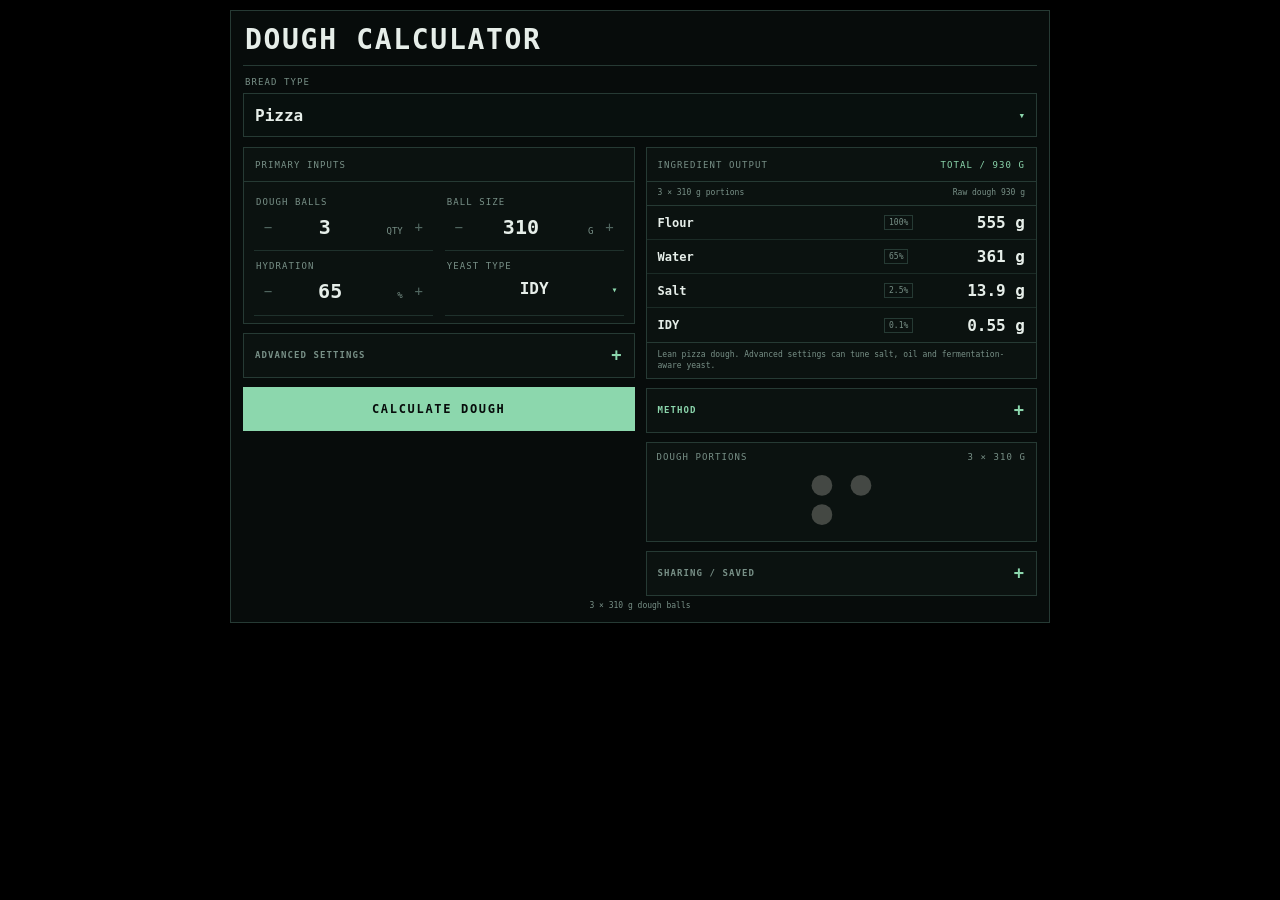
==== index.html @ 9b2fae67 "Copy DoughCalculator app" ====
<!doctype html>
<html lang="en">
<head>
<meta charset="utf-8">
<meta name="viewport" content="width=device-width,initial-scale=1,maximum-scale=1,user-scalable=no,viewport-fit=cover">
<meta name="theme-color" content="#070c0b">
<meta name="apple-mobile-web-app-capable" content="yes">
<meta name="apple-mobile-web-app-status-bar-style" content="black-translucent">
<meta name="apple-mobile-web-app-title" content="Dough Calculator">
<link rel="manifest" href="./manifest.webmanifest">
<link rel="apple-touch-icon" href="./icon-192.png">
<title>Dough Calculator</title>
<style>
:root{
  --bg:#070c0b;--panel:#0b1210;--panel2:#08100e;--line:#263a34;--line2:#1f312c;
  --text:#e6eee9;--muted:#789087;--accent:#8cd7ad;--offwhite:#e7e4d8;
}
*{box-sizing:border-box}
html{background:#000;color-scheme:dark;touch-action:manipulation}
body{
  margin:0;padding:10px;min-height:100vh;background:#000;color:var(--text);
  font-family:Menlo,Consolas,"SFMono-Regular",monospace;-webkit-font-smoothing:antialiased;
  touch-action:manipulation;overscroll-behavior:none
}
button,input,select{font:inherit}
button{cursor:pointer;touch-action:manipulation;-webkit-tap-highlight-color:transparent;user-select:none;-webkit-user-select:none}
#app{width:min(100%,820px);margin:0 auto}
.shell{border:1px solid var(--line);background:var(--bg);padding:10px}
.title{border-bottom:1px solid var(--line);padding:3px 2px 11px;font-size:clamp(20px,4vw,28px);font-weight:900;line-height:1;letter-spacing:.06em}
.label,.tiny{font-size:9px;line-height:1.15;letter-spacing:.12em;text-transform:uppercase;color:var(--muted)}
.bread-label{display:block;margin:11px 0 6px 2px}
.select-wrap{position:relative}
.select-wrap:after{content:"▾";position:absolute;right:12px;top:50%;transform:translateY(-50%);font-size:11px;color:var(--accent);pointer-events:none}
select{appearance:none;-webkit-appearance:none;border-radius:0}
#bread{
  width:100%;height:44px;border:1px solid var(--line);background:var(--panel2);color:var(--text);
  outline:none;padding:0 34px 0 11px;font-size:16px;font-weight:800
}
.main{display:grid;gap:9px;margin-top:10px}
.left,.right{display:grid;align-content:start;gap:9px;min-width:0}
.panel,.visual,.advanced-details{border:1px solid var(--line);background:var(--panel)}
.panel-head{min-height:34px;display:flex;align-items:center;justify-content:space-between;gap:8px;border-bottom:1px solid var(--line);padding:7px 11px}
.inputs{display:grid;grid-template-columns:1fr 1fr;gap:0 12px;padding:5px 10px 7px}
.field{min-width:0;padding:10px 2px 9px;border-bottom:1px solid var(--line2);background:transparent}
.field-label{display:block;font-size:9px;line-height:1.2;letter-spacing:.12em;text-transform:uppercase;color:var(--muted)}
.control-row{display:grid;grid-template-columns:24px minmax(0,1fr) 24px;align-items:center;gap:4px;margin-top:5px}
.step-btn{
  width:24px;height:28px;border:0;background:transparent;color:#668078;
  font-size:14px;font-weight:500;line-height:1;padding:0;opacity:.78
}
.step-btn:active{color:var(--accent);opacity:1}
.value-row{display:flex;align-items:baseline;justify-content:center;gap:6px;min-width:0}
.value-row input{
  width:100%;min-width:0;border:0;outline:0;background:transparent;color:var(--text);
  padding:0;text-align:center;font-size:20px;font-weight:900
}
.unit{font-size:9px;color:var(--muted);text-transform:uppercase}
.field-select{position:relative;margin-top:6px}
.field-select:after{content:"▾";position:absolute;right:4px;top:50%;transform:translateY(-50%);font-size:10px;color:var(--accent);pointer-events:none}
.field-select select{width:100%;min-height:34px;border:0;outline:0;background:transparent;color:var(--text);padding:0 20px;font-size:16px;font-weight:800;text-align:center;text-align-last:center}

summary{
  list-style:none;cursor:pointer;min-height:43px;display:flex;align-items:center;justify-content:space-between;
  padding:8px 11px;font-size:9px;font-weight:800;letter-spacing:.12em;text-transform:uppercase;color:var(--muted);
  touch-action:manipulation;-webkit-tap-highlight-color:transparent
}
summary::-webkit-details-marker{display:none}
summary::after{content:"+";font-size:17px;color:var(--accent)}
details[open]>summary::after{content:"−"}

.advanced-grid{display:grid;grid-template-columns:1fr 1fr;gap:0 12px;border-top:1px solid var(--line);padding:4px 10px 7px}
.adv-field{min-width:0;padding:9px 2px;border-bottom:1px solid var(--line2)}
.adv-field .control-row{grid-template-columns:22px minmax(0,1fr) 22px;margin-top:4px}
.adv-field .step-btn{width:22px;height:26px;font-size:13px}
.adv-field .value-row input{font-size:16px}
.adv-field select{
  width:100%;min-height:34px;margin-top:4px;border:0;outline:0;background:transparent;color:var(--text);
  padding:0;font-size:16px;font-weight:800
}
.switch-line{display:flex;min-height:34px;align-items:center;justify-content:space-between;gap:8px}
.toggle{position:relative;width:36px;height:20px;flex:0 0 auto}
.toggle input{position:absolute;opacity:0}
.track{position:absolute;inset:0;border:1px solid var(--line);background:var(--panel2)}
.track:before{content:"";position:absolute;width:12px;height:12px;left:3px;top:3px;background:var(--muted);transition:.15s}
.toggle input:checked+.track:before{transform:translateX(16px);background:var(--accent)}
.estimate-note{grid-column:1/-1;padding:6px 2px 2px;font-size:8px;line-height:1.4;color:var(--muted)}

.calc{min-height:44px;width:100%;border:1px solid var(--accent);background:var(--accent);color:var(--bg);padding:10px 14px;font-size:12px;font-weight:900;letter-spacing:.14em;text-transform:uppercase}
.actions{display:grid;grid-template-columns:1fr 1fr;gap:6px}
.save-wide{grid-column:1/-1}
.secondary{min-height:39px;border:1px solid var(--line);background:transparent;color:var(--text);padding:8px 10px;font-size:9px;font-weight:800;letter-spacing:.1em;text-transform:uppercase}
.sharing-panel{display:grid;gap:8px;border-top:1px solid var(--line);padding:8px}
.wake-setting{display:flex;align-items:center;justify-content:space-between;gap:12px;border:1px solid var(--line);background:var(--panel2);padding:9px 10px}
.wake-help{margin-top:3px;font-size:8px;line-height:1.3;color:var(--muted)}
.saved-details{border:1px solid var(--line);background:var(--panel)}
.saved-list{border-top:1px solid var(--line)}
.saved-empty{padding:9px 11px;font-size:9px;color:var(--muted)}
.saved-row{display:grid;grid-template-columns:minmax(0,1fr) auto auto auto;align-items:center;gap:5px;min-height:40px;padding:6px 9px;border-bottom:1px solid var(--line2)}
.saved-row:last-child{border-bottom:0}
.saved-name{min-width:0;overflow:hidden;text-overflow:ellipsis;white-space:nowrap;font-size:11px;font-weight:800}
.saved-btn{min-height:29px;border:0;background:transparent;color:var(--accent);padding:4px 6px;font-size:8px;font-weight:800;letter-spacing:.08em;text-transform:uppercase}
.saved-btn.delete{color:var(--muted)}
.status{min-height:15px;text-align:center;font-size:8px;color:var(--accent)}
.modified-badge{font-size:8px;letter-spacing:.1em;color:var(--accent);white-space:nowrap}
.result-sub{margin-top:2px;font-size:7px;font-weight:500;line-height:1.2;color:var(--muted)}

.result-row{display:grid;grid-template-columns:minmax(0,1fr) 52px 82px;align-items:center;gap:7px;min-height:34px;border-bottom:1px solid #1b2b26;padding:5px 11px}
.result-row:last-child{border-bottom:0}
.result-name{font-size:12px;font-weight:800;min-width:0}
.result-pct{justify-self:start;border:1px solid var(--line);padding:2px 4px;font-size:8px;color:var(--muted);white-space:nowrap}
.result-mass{text-align:right;font-size:16px;font-weight:900;white-space:nowrap}
.group{border-bottom:1px solid #1b2b26;background:var(--panel2);padding:5px 11px;font-size:8px;letter-spacing:.14em;text-transform:uppercase;color:var(--accent)}
.yield-line{display:flex;justify-content:space-between;gap:10px;flex-wrap:wrap;padding:6px 11px;border-bottom:1px solid var(--line);font-size:8px;line-height:1.35;color:var(--muted)}
.note{border-top:1px solid var(--line);padding:6px 11px;font-size:8px;line-height:1.4;color:var(--muted)}
.method{border:1px solid var(--line);background:var(--panel)}
.method summary{color:var(--accent)}
.method-list{margin:0;border-top:1px solid var(--line);padding:8px 12px 9px 27px;font-size:10px;line-height:1.45;color:#c9d5cf}
.method-list li{margin-bottom:4px}
.visual{position:relative;overflow:hidden;min-height:98px;padding:9px 10px}
.visual-head{display:flex;justify-content:space-between;gap:8px;position:relative;z-index:2}
.stage{min-height:70px;display:flex;align-items:center;justify-content:center;padding:5px 0 0;opacity:.26;transform:scale(1.22);transform-origin:center}
.foot{padding-top:5px;text-align:center;font-size:8px;color:var(--muted)}
.hidden{display:none!important}

/* profiles */
.ball{width:17px;height:17px;border-radius:999px;background:var(--offwhite)}
.bun{width:22px;height:16px;border-radius:999px;background:var(--offwhite)}
.roll{position:relative;width:24px;height:21px;border-radius:999px;background:var(--offwhite)}
.roll:after{content:"";position:absolute;width:12px;height:10px;left:6px;top:4px;border:2px solid var(--bg);border-left-color:transparent;border-radius:50%;transform:rotate(-25deg)}
.yorkie{position:relative;width:24px;height:18px;background:var(--offwhite);border-radius:5px 5px 10px 10px;transform:perspective(30px) rotateX(-4deg)}
.yorkie:after{content:"";position:absolute;left:5px;right:5px;top:3px;height:7px;border-radius:50%;background:var(--bg);opacity:.78}
.pancake{width:27px;height:8px;border-radius:50%;background:var(--offwhite)}
.crepe{width:30px;height:4px;border-radius:50%;background:var(--offwhite)}
.pita{position:relative;width:48px;height:28px;border-radius:50%;background:var(--offwhite)}
.pita:after{content:"";position:absolute;left:8px;right:8px;top:50%;height:1px;background:var(--bg);opacity:.35}
.naan{position:relative;width:48px;height:30px;background:var(--offwhite);border-radius:58% 42% 52% 48% / 62% 48% 52% 38%;transform:rotate(-7deg)}
.naan:after{content:"";position:absolute;width:5px;height:3px;border-radius:50%;background:var(--bg);left:12px;top:8px;box-shadow:16px 7px 0 var(--bg),7px 14px 0 var(--bg);opacity:.45}
.value-row input:disabled{color:var(--muted);opacity:.72}
.step-btn:disabled{opacity:.18;pointer-events:none}
.foc{position:relative;width:112px;height:41px;border-radius:5px;background:var(--offwhite)}
.foc i{position:absolute;width:6px;height:6px;border-radius:50%;background:var(--bg)}
.foc i:nth-child(1){left:18px;top:10px}.foc i:nth-child(2){left:42px;top:24px}.foc i:nth-child(3){left:68px;top:11px}.foc i:nth-child(4){left:91px;top:23px}
.sd{position:relative;width:106px;height:54px;border-radius:50%;background:var(--offwhite)}
.sd:after{content:"";position:absolute;width:58px;height:3px;left:24px;top:25px;background:var(--bg);transform:rotate(-17deg)}
.slice{position:relative;width:72px;height:58px;background:var(--offwhite);border-radius:31px 31px 7px 7px}
.slice:before,.slice:after{content:"";position:absolute;top:-4px;width:40px;height:26px;background:var(--offwhite);border-radius:55% 55% 35% 35%}
.slice:before{left:1px}.slice:after{right:1px}
.milkicon{display:flex;align-items:flex-end;gap:4px;height:59px}
.milkicon span{width:30px;height:48px;background:var(--offwhite);border-radius:19px 19px 5px 5px}
.pairs{display:flex;flex-wrap:wrap;align-items:flex-start;justify-content:center;gap:15px}
.pair{display:flex;flex-direction:column;align-items:center;gap:7px}

input:focus,select:focus,button:focus-visible,summary:focus-visible{outline:2px solid var(--accent);outline-offset:2px}
@media(min-width:680px){
  .main{grid-template-columns:1fr 1fr;gap:11px}.shell{padding:12px}
  .advanced-grid{grid-template-columns:repeat(3,1fr)}
}
@media(max-width:390px){
  body{padding:7px}.shell{padding:8px}
  .result-row{grid-template-columns:minmax(0,1fr) 47px 72px;padding-left:8px;padding-right:8px}
  .result-mass{font-size:15px}
}
</style>
</head>
<body>
<div id="app">
  <div class="shell">
    <div class="title">DOUGH CALCULATOR</div>

    <label class="label bread-label" for="bread">Bread type</label>
    <div class="select-wrap">
      <select id="bread">
        <option value="pizza">Pizza</option>
        <option value="focaccia">Focaccia</option>
        <option value="khubz">Lebanese Khubz / Pita</option>
        <option value="naan">Naan</option>
        <option value="yorkshire">Yorkshire puddings</option>
        <option value="pancakes">Pancakes</option>
        <option value="crepes">Crêpes</option>
        <option value="sandwich">White sandwich loaf</option>
        <option value="sourdough">Sourdough loaf</option>
        <option value="milk">Japanese milk bread</option>
        <option value="brioche">Brioche</option>
        <option value="cinnamon">Cinnamon buns</option>
      </select>
    </div>

    <div class="main">
      <div class="left">
        <section class="panel">
          <div class="panel-head"><span class="label">Primary inputs</span><span id="modifiedBadge" class="modified-badge hidden">• MODIFIED</span></div>
          <div id="inputs" class="inputs"></div>
        </section>

        <details id="advancedDetails" class="advanced-details">
          <summary>Advanced settings</summary>
          <div id="advancedGrid" class="advanced-grid"></div>
        </details>

        <button id="calc" class="calc" type="button">Calculate dough</button>

      </div>

      <div class="right">
        <section class="panel" aria-live="polite">
          <div class="panel-head">
            <span class="label">Ingredient output</span>
            <span id="total" class="label" style="color:var(--accent)"></span>
          </div>
          <div id="yieldLine" class="yield-line"></div>
          <div id="rows"></div>
          <div id="note" class="note"></div>
        </section>

        <details id="method" class="method">
          <summary>Method</summary>
          <ul id="methodList" class="method-list"></ul>
        </details>

        <section class="visual">
          <div class="visual-head">
            <span id="visualTitle" class="label"></span>
            <span id="visualLabel" class="tiny"></span>
          </div>
          <div id="stage" class="stage"></div>
        </section>

        <details id="sharingDetails" class="advanced-details">
          <summary>Sharing / Saved</summary>
          <div class="sharing-panel">
            <div class="actions">
              <button id="saveRecipe" class="secondary save-wide" type="button">Save recipe</button>
              <button id="reset" class="secondary" type="button">Reset preset</button>
              <button id="copyRecipe" class="secondary" type="button">Copy recipe</button>
              <button id="exportRecipes" class="secondary" type="button">Export saved</button>
              <button id="importRecipes" class="secondary" type="button">Import saved</button>
              <input id="importFile" class="hidden" type="file" accept="application/json,.json">
            </div>
            <div class="wake-setting">
              <div>
                <span class="field-label">Keep screen awake</span>
                <div class="wake-help">While calculator is onscreen</div>
              </div>
              <label class="toggle"><input id="wakeOn" type="checkbox"><span class="track"></span></label>
            </div>
            <details id="savedDetails" class="saved-details">
              <summary>Saved recipes</summary>
              <div id="savedList" class="saved-list"></div>
            </details>
            <div id="status" class="status"></div>
          </div>
        </details>
      </div>
    </div>

    <div id="foot" class="foot"></div>
  </div>
</div>

<script>
(() => {
  const root = document.getElementById('app');
  if (!root || root.dataset.ready) return;
  root.dataset.ready = '1';

  const $ = s => root.querySelector(s);
  const names = { idy:'IDY', ady:'Active dry yeast', fresh:'Fresh yeast', starter:'Sourdough starter' };
  const SAVE_KEY = 'dough-calculator-saved-recipes-v1';
  const DEFAULT_KEY = 'dough-calculator-default-recipes-v1';
  const STATE_KEY = 'dough-calculator-last-state-v1';
  const WAKE_KEY = 'dough-calculator-screen-awake-v1';

  const recipes = {
    pizza:{
      mode:'balls',hyd:65,salt:2.5,oil:true,oilPct:2,types:['idy','ady','fresh','starter'],def:'idy',starter:20,
      yeastPct:{idy:.10,ady:.125,fresh:.30},ferment:{hours:24,temp:4},
      desc:'Lean pizza dough. Advanced settings can tune salt, oil and fermentation-aware yeast.',
      method:['Knead 5–7 min until smooth.','Ferment until puffy.','Divide into the selected number of balls.','Rest balls before stretching.','Top and bake as hot as your oven allows.']
    },
    focaccia:{
      mode:'flour',flour:360,hyd:78.9,salt:2.5,types:['idy','ady','fresh'],def:'idy',
      yeastPct:{idy:.833,ady:1.04,fresh:2.50},ferment:{hours:3.5,temp:27},
      desc:'Big-and-bubbly focaccia: high hydration, a little sugar, and olive oil in the dough and pan.',
      method:['Mix flour, salt, sugar and yeast.','Add water + dough olive oil; mix until homogeneous.','Rest 15 min.','Do 3–4 bowl-fold sets, 15 min apart.','Ferment until airy and bubbly.','Oil pan; transfer dough and gently stretch.','Proof until puffy; dimple; add topping oil + flaky salt.','Bake at 220–230°C until deeply golden.']
    },
    khubz:{
      mode:'flatbread',qty:8,flour:500,flourPer:62.5,hyd:64,salt:2,sugar:2,oilPct:3,types:['idy','ady','fresh'],def:'idy',
      yeastPct:{idy:1.4,ady:1.75,fresh:4.2},
      desc:'Lebanese khubz / pita: soft, thin, pocket-forming flatbreads. Base recipe makes 8 from 500 g strong white flour, 320 ml water, 7 g IDY, 10 g salt, 10 g sugar and 15 g olive oil. High heat and even rolling are critical for the pocket.',
      method:['Mix flour, yeast, sugar and salt. Add the warm water + olive oil and mix to a rough dough.','Knead 8–10 min until smooth, elastic and slightly tacky. Add extra flour only if absolutely necessary.','Cover and rise somewhere warm for 60–90 min, until roughly doubled.','Knock the air out gently; divide into the selected number of equal pieces and shape into balls.','Cover and rest 20 min so the dough relaxes.','Put a pizza stone, baking steel or heavy upside-down tray in the oven. Heat to 250°C / 230°C fan, or as hot as the oven will reliably go, for at least 30 min.','Roll each ball to about 18–20 cm wide and around 3 mm thick. Keep the thickness even and keep waiting dough covered.','Bake one or two breads directly on the very hot surface for roughly 2–3 min, until they balloon. Flip for another 30–60 sec only if necessary; do not overbake.','Stack the cooked breads immediately inside a clean tea towel so trapped steam keeps them soft and flexible.']
    },
    naan:{
      mode:'naan',qty:6,flour:300,waterMl:125,yogurtMl:150,butter:25,sugarTsp:2,bakingPowderTsp:.5,saltTsp:.5,nigellaTbsp:1,types:['ady','idy','fresh'],def:'ady',
      yeastPct:{ady:2.3333333333,idy:1.8666666667,fresh:5.6},
      desc:'Good Food-style naan, scaled from the six-ball method: 300 g strong white flour, 125 ml warm water, 150 ml natural yogurt, 25 g butter or ghee, 7 g dried yeast, sugar, baking powder, salt and nigella seeds.',
      method:['Prepare the yeast with the warm water and some of the sugar if needed for the yeast type.','Combine flour, remaining sugar, salt and baking powder. Add yogurt, melted butter or ghee, nigella seeds and the water/yeast mixture; bring together into a very soft dough.','Knead for about 10 min until smooth and elastic, keeping the dough soft.','Place in a buttered bowl, cover and leave warm for about 1 hr, until doubled.','Divide into the selected number of balls and keep covered.','Heat a large non-stick frying pan over high heat.','Roll each ball into a teardrop roughly 21 cm long and 13 cm at its widest point.','Dry-fry in the very hot pan for about 3 min until puffed, then turn and cook for another 3–4 min until cooked and charred in patches.','Brush cooked naans with melted butter or ghee, cover and keep warm while cooking the rest.']
    },
    yorkshire:{
      mode:'yorkshire',flour:150,qty:12,flourPer:12.5,milkPct:120,eggPct:100,oilMlPer:3.75,
      desc:'Standard muffin-tin Yorkshire puddings. Scaling basis: 4 medium puddings = 50 g plain flour, 1 large egg, 60 ml milk and 1 tbsp sunflower oil.',
      method:['Heat oven to 230°C / 210°C fan.','Divide the sunflower or vegetable oil between the selected muffin-tin holes.','Heat the tin in the oven until the oil is very hot.','Whisk the plain flour and eggs until smooth.','Gradually whisk in the milk until completely lump-free; season with salt and pepper.','Rest the batter for at least 15 min if time allows, then give it a quick whisk.','Working quickly, divide the batter evenly between the hot muffin-tin holes.','Bake undisturbed for 20–25 min until well risen, crisp and browned. Do not open the oven door during baking.']
    },
    pancakes:{
      mode:'pancake',flour:180,qty:12,flourPer:15,
      desc:'Fluffy American-style pancakes, scaled from a standard 12-pancake recipe. Default size is about 4½ in / 11.5 cm each.',
      method:['Whisk the eggs and milk until light and foamy, then stir in the melted butter or vegetable oil.','Whisk flour, sugar, baking powder and salt together separately.','Gently mix the dry ingredients into the wet just until combined; a few small lumps are fine.','Rest the batter for about 15 min while the pan heats.','Heat a lightly greased heavy frying pan over medium heat.','Use about 60 ml / ¼ cup batter per pancake to make roughly 11.5 cm pancakes.','Cook until bubbles form and break on top, about 2 min; flip once and cook the second side for 1½–2 min.','Serve immediately or keep warm while cooking the remaining pancakes.']
    },
    crepes:{
      mode:'crepe',flour:100,qty:12,flourPer:8.3333333333,
      desc:'Thin 18 cm crêpes, scaled from a standard 12-crêpe recipe using a roughly 18 cm frying pan.',
      method:['Put the plain flour, eggs, milk, oil and a pinch of salt into a bowl or jug.','Whisk until completely smooth and the batter is similar to single cream.','Rest for around 30 min if time allows, then whisk briefly again.','Heat an 18 cm frying pan over medium heat and wipe it with a very thin film of oil.','Pour in just enough batter to coat the base, swirling immediately to form a thin crêpe.','Cook until the underside is lightly golden and the edges release, then flip.','Cook the second side briefly until lightly coloured.','Stack and keep warm while cooking the remaining crêpes.']
    },
    sandwich:{
      mode:'flour',flour:500,hyd:64,salt:2,types:['idy','ady','fresh'],def:'idy',
      yeastPct:{idy:1.4,ady:1.75,fresh:4.2},
      desc:'Soft white loaf sized for one 900 g / 2 lb loaf tin: 500 g flour, 320 g whole milk, 7 g IDY, 10 g salt, 25 g sugar or honey and 35 g butter.',
      method:['Warm the whole milk until lukewarm.','Mix flour, salt and sugar or honey.','Add milk + yeast; mix into a dough.','Knead 6–8 min.','Add softened butter; knead until smooth and elastic.','Cover and rise until roughly doubled, about 1 hr.','Shape and place in a greased 900 g / 2 lb loaf tin.','Proof until well risen above the tin.','Bake at 190°C / 170°C fan for 30–35 min; cool on a rack.']
    },
    sourdough:{
      mode:'flour',flour:500,hyd:75,salt:2,types:['starter'],def:'starter',starter:20,
      desc:'Lean sourdough: 75% total hydration, 20% active 100%-hydration starter.',
      method:['Mix flour + most water; rest 30 min.','Add active starter + salt.','Do 4 stretch-and-fold sets, 30 min apart.','Bulk ferment until airy and 50–75% larger.','Pre-shape; rest 20 min.','Final shape; place in banneton.','Cold proof 8–16 hr.','Score; bake 250°C covered 20 min, then 230°C uncovered 20–25 min.']
    },
    milk:{
      mode:'milk',flour:314,hyd:63.4,types:['idy','ady','fresh'],def:'idy',
      yeastPct:{idy:2.87,ady:3.59,fresh:8.61},
      desc:'Hokkaido-style milk bread using tangzhong, milk, egg, dry milk, sugar and butter.',
      method:['Tangzhong: whisk its flour, water + milk.','Cook 3–5 min until thick; cool.','Add remaining bread flour, whole milk, dry milk, sugar, salt, yeast, egg + butter.','Knead 10–15 min until elastic.','Rise 60–90 min until puffy.','Divide into 4; flatten, fold and roll into logs.','Place side-by-side in loaf tin; proof 40–50 min.','Bake at 175°C for 30–35 min.']
    },
    brioche:{
      mode:'flour',flour:500,hyd:59,salt:2.5,types:['fresh','idy','ady'],def:'fresh',
      yeastPct:{fresh:7,idy:2.33,ady:2.91},
      desc:'Classic rich brioche: about 50% egg, 50% butter, 12% sugar and 9% water.',
      method:['Mix flour, egg, water, sugar, salt + yeast.','Knead until strong and elastic.','Add butter gradually, fully mixing each addition.','Mix until glossy and able to stretch thin.','Rest 1 hr; fold once.','Chill overnight.','Shape buns or loaf; proof until very puffy.','Bake at 190°C until deep golden.']
    },
    cinnamon:{
      mode:'rolls',rolls:8,types:['idy','ady','fresh'],def:'idy',
      yeastPct:{idy:1.85,ady:2.31,fresh:5.56},
      desc:'Pillowy tangzhong cinnamon buns with brown-sugar cinnamon filling. Icing omitted.',
      method:['Tangzhong: cook its milk + flour until thick; cool.','Add dough milk, flour, salt, sugar, yeast + butter.','Knead until smooth and elastic.','Rise until puffy.','Mix filling butter, brown sugar, flour, cinnamon + salt.','Press dough into a rectangle; spread filling.','Roll into a log; cut the selected number of buns.','Proof until puffy.','Bake at 190°C for 14–18 min.']
    }
  };

  let lastResult = { title:'', lines:[], yield:'' };

  const fmt = v => {
    if (!Number.isFinite(v) || v < 0) v = 0;
    if (v >= 100) return String(Math.round(v));
    if (v >= 10) return v.toFixed(1).replace(/\.0$/,'');
    return v.toFixed(2).replace(/0+$/,'').replace(/\.$/,'');
  };
  const pct = v => `${Math.round(v*100)/100}%`;
  const recipe = () => recipes[$('#bread').value];

  function read(id, fallback, min, max) {
    const el = $('#' + id);
    let v = parseFloat(el?.value);
    if (!Number.isFinite(v)) v = fallback;
    if (min != null) v = Math.max(min,v);
    if (max != null) v = Math.min(max,v);
    return v;
  }

  function stepField(id,label,value,unit,step,min,max,advanced=false) {
    const wrap = advanced ? 'adv-field' : 'field';
    return `<label class="${wrap}">
      <span class="field-label">${label}</span>
      <span class="control-row">
        <button class="step-btn" type="button" data-step-target="${id}" data-delta="-${step}" aria-label="Decrease ${label}">−</button>
        <span class="value-row"><input id="${id}" type="number" value="${value}" step="${step}" min="${min}" max="${max}"><span class="unit">${unit}</span></span>
        <button class="step-btn" type="button" data-step-target="${id}" data-delta="${step}" aria-label="Increase ${label}">+</button>
      </span>
    </label>`;
  }

  function selectField(id,label,options,advanced=false) {
    const wrap = advanced ? 'adv-field' : 'field';
    return `<label class="${wrap}">
      <span class="field-label">${label}</span>
      <span class="${advanced?'':'field-select'}"><select id="${id}">${options}</select></span>
    </label>`;
  }

  function typeOptions(r) {
    return r.types.map(t => `<option value="${t}" ${t===r.def?'selected':''}>${names[t]}</option>`).join('');
  }

  function bindStepButtons(scope=root) {
    scope.querySelectorAll('[data-step-target]').forEach(btn => {
      btn.addEventListener('click', ev => {
        ev.preventDefault();
        const target = $('#' + btn.dataset.stepTarget);
        if (!target) return;
        const delta = parseFloat(btn.dataset.delta);
        const min = target.min !== '' ? parseFloat(target.min) : -Infinity;
        const max = target.max !== '' ? parseFloat(target.max) : Infinity;
        const current = parseFloat(target.value) || 0;
        const next = Math.min(max, Math.max(min, current + delta));
        target.value = Math.round(next*100)/100;
        if (['yorkshire','pancake','crepe'].includes(recipe().mode) && ['yorkQty','flour'].includes(target.id)) syncYorkshireBasisUI();
        else if (['balls','weight','rolls','khubzQty','naanQty'].includes(target.id)) renderIcon();
        updateModifiedBadge();
        saveLastState();
      }, {passive:false});
    });
  }

  function commercialYeastPct(r,type) {
    const manual = read('yeastPct', r.yeastPct?.[type] || .1, .001, 15);
    if ($('#yeastCalc')?.value !== 'ferment' || !(r.mode==='balls' || $('#bread').value==='focaccia')) return manual;

    const hours = read('fermentHours', r.ferment?.hours || 24, 1, 120);
    const tempC = read('fermentTemp', r.ferment?.temp || 4, 1, 35);
    let idy = 0.4 * (24 / hours) * Math.pow(2, (4 - tempC) / 10);
    if ($('#bread').value === 'focaccia') idy *= 1.8;
    idy = Math.max(.02, Math.min(2.5, idy));
    if (type === 'ady') return idy * 1.25;
    if (type === 'fresh') return idy * 3;
    return idy;
  }

  function eggNote(grams) {
    const raw=grams/50;
    const count=raw<1?Math.round(raw*100)/100:Math.round(raw*2)/2;
    const shown=Number.isInteger(count)?String(count):String(count);
    return `~${shown} large egg${count===1?'':'s'}`;
  }

  function addRow(name,p,m,sub='',unit='g') {
    $('#rows').insertAdjacentHTML('beforeend', `<div class="result-row">
      <div class="result-name">${name}</div><div class="result-pct">${p}</div><div class="result-mass">${fmt(m)} ${unit}${sub?`<div class="result-sub">${sub}</div>`:''}</div>
    </div>`);
    lastResult.lines.push(`${name}: ${fmt(m)} ${unit}${p && p!=='—' ? ` (${p})` : ''}${sub?` [${sub}]`:''}`);
  }

  function addTextRow(name,p,text,sub='') {
    $('#rows').insertAdjacentHTML('beforeend', `<div class="result-row">
      <div class="result-name">${name}</div><div class="result-pct">${p}</div><div class="result-mass">${text}${sub?`<div class="result-sub">${sub}</div>`:''}</div>
    </div>`);
    lastResult.lines.push(`${name}: ${text}${sub?` [${sub}]`:''}`);
  }

  function group(text) {
    $('#rows').insertAdjacentHTML('beforeend', `<div class="group">${text}</div>`);
    lastResult.lines.push(`\n${text.toUpperCase()}`);
  }

  function syncYorkshireBasisUI() {
    if (!['yorkshire','pancake','crepe'].includes(recipe().mode)) return;
    const basis=$('#yorkBasis')?.value||'qty';
    const qty=$('#yorkQty'), flour=$('#flour');
    if(!qty||!flour) return;
    if(basis==='qty') flour.value=Math.round((read('yorkQty',recipe().qty,1,60)*recipe().flourPer)*100)/100;
    else qty.value=Math.round((read('flour',recipe().flour,1,5000)/recipe().flourPer)*10)/10;
    qty.disabled=basis!=='qty';
    flour.disabled=basis!=='flour';
    root.querySelectorAll('[data-step-target="yorkQty"]').forEach(b=>b.disabled=basis!=='qty');
    root.querySelectorAll('[data-step-target="flour"]').forEach(b=>b.disabled=basis!=='flour');
    renderIcon();
  }

  function renderInputs() {
    const r = recipe();
    const key = $('#bread').value;
    let h = '';
    const portionMode=['yorkshire','pancake','crepe'].includes(r.mode);
    $('#advancedDetails').classList.toggle('hidden', portionMode);
    $('#calc').textContent=portionMode?'Calculate batter':'Calculate dough';
    if (portionMode) {
      const portionLabel=r.mode==='yorkshire'?'Yorkshire puddings':r.mode==='pancake'?'Pancakes':'Crêpes';
      h += selectField('yorkBasis','Scale by','<option value="qty">Quantity</option><option value="flour">Flour weight</option>');
      h += stepField('yorkQty',portionLabel,r.qty,'qty',1,1,60);
      h += stepField('flour','Flour basis',r.flour,'g',r.flourPer,1,5000);
    } else if (r.mode === 'balls') {
      h += stepField('balls','Dough balls',3,'qty',1,1,50);
      h += stepField('weight','Ball size',310,'g',5,50,1000);
      h += stepField('hyd','Hydration',r.hyd,'%',1,40,100);
    } else if (r.mode === 'flatbread') {
      h += stepField('khubzQty','Khubz breads',r.qty,'qty',1,1,50);
    } else if (r.mode === 'naan') {
      h += stepField('naanQty','Naans',r.qty,'qty',1,1,50);
    } else if (r.mode === 'rolls') {
      h += stepField('rolls','Cinnamon rolls',r.rolls,'qty',1,1,50);
    } else {
      h += stepField('flour','Flour basis',r.flour,'g',25,100,5000);
      h += stepField('hyd',r.mode==='milk'?'Milk + water':'Hydration',r.hyd,'%',1,20,100);
    }
    if (r.types?.length) h += selectField('type','Yeast type',typeOptions(r));
    $('#inputs').innerHTML = h;
    if ($('#type')) {
      $('#type').disabled = r.types.length === 1;
      $('#type').addEventListener('change', () => {
        renderAdvanced();
        renderMethod();
        calculate();
      });
    }
    bindStepButtons($('#inputs'));

    if(portionMode){
      syncYorkshireBasisUI();
      $('#yorkBasis').addEventListener('change',()=>{syncYorkshireBasisUI();updateModifiedBadge();saveLastState();});
      $('#yorkQty').addEventListener('input',()=>{syncYorkshireBasisUI();updateModifiedBadge();scheduleStateSave();});
      $('#flour').addEventListener('input',()=>{syncYorkshireBasisUI();updateModifiedBadge();scheduleStateSave();});
    }
  }

  function renderAdvanced() {
    const r = recipe();
    if (['yorkshire','pancake','crepe'].includes(r.mode)) { $('#advancedGrid').innerHTML=''; return; }
    const type = $('#type')?.value || r.def;
    let h = '';

    if (r.mode !== 'rolls' && r.mode !== 'milk' && r.mode !== 'naan') {
      h += stepField('salt','Salt',r.salt,'%',.1,0,10,true);
    }

    if (type === 'starter') {
      h += stepField('starter','Starter',r.starter || 20,'%',1,1,100,true);
      h += stepField('starterHyd','Starter hydration',100,'%',1,25,250,true);
    } else {
      const recipePct = r.yeastPct?.[type] || .1;

      if (r.mode==='balls' || $('#bread').value==='focaccia') {
        h += selectField('yeastCalc','Yeast calculation',
          `<option value="recipe">Recipe %</option><option value="ferment">Fermentation estimate</option>`,true);
      }

      h += stepField('yeastPct','Yeast',recipePct,'%',.01,.001,15,true);

      if (r.mode==='balls' || $('#bread').value==='focaccia') {
        h += `<div id="fermentFields" class="hidden" style="display:contents">
          ${stepField('fermentHours','Fermentation',r.ferment?.hours||24,'hr',1,1,120,true)}
          ${stepField('fermentTemp','Temperature',r.ferment?.temp||4,'°C',1,1,35,true)}
          <div class="estimate-note">Fermentation yeast is an estimated starting point. Dough temperature, flour and fridge performance still matter.</div>
        </div>`;
      }
    }

    if (r.oil) {
      h += `<div class="adv-field">
        <div class="switch-line"><span class="field-label">Olive oil</span>
          <label class="toggle"><input id="oilOn" type="checkbox"><span class="track"></span></label>
        </div>
      </div>`;
      h += `<div id="oilField" class="hidden">${stepField('oil','Oil',r.oilPct||2,'%',.1,0,20,true)}</div>`;
    }

    $('#advancedGrid').innerHTML = h;
    bindStepButtons($('#advancedGrid'));

    $('#yeastCalc')?.addEventListener('change', () => {
      $('#fermentFields')?.classList.toggle('hidden', $('#yeastCalc').value !== 'ferment');
      renderMethod();
      calculate();
    });

    ['yeastPct','fermentHours','fermentTemp','salt','starter','starterHyd','oil'].forEach(id => {
      $('#' + id)?.addEventListener('change', () => {
        renderMethod();
        calculate();
      });
    });

    $('#oilOn')?.addEventListener('change', () => {
      $('#oilField')?.classList.toggle('hidden', !$('#oilOn').checked);
      renderMethod();
      calculate();
    });
  }

  function resetPreset() {
    $('#advancedDetails').open = false;
    $('#method').open = false;
    $('#status').textContent = '';
    renderInputs();
    renderAdvanced();
    calculate();
    renderSavedRecipes();
  }

  function renderMethod() {
    const r = recipe();
    const key = $('#bread').value;
    const type = $('#type')?.value || r.def;
    let steps = [];

    if (key === 'pizza') {
      const oilOn = !!$('#oilOn')?.checked;
      if (type === 'starter') {
        steps.push('Mix flour + water; add active starter + salt.');
      } else if (type === 'ady') {
        steps.push('Bloom active dry yeast in a little warm recipe water for 10 min.');
        steps.push('Mix flour, remaining water + salt; add bloomed yeast.');
      } else if (type === 'fresh') {
        steps.push('Crumble fresh yeast into a little recipe water.');
        steps.push('Mix flour, remaining water + salt; add yeast mixture.');
      } else {
        steps.push('Mix flour, water, salt + instant yeast.');
      }
      if (oilOn) steps.push('Add olive oil once the dough comes together.');
      steps.push('Knead 5–7 min until smooth.');

      if (type !== 'starter' && $('#yeastCalc')?.value === 'ferment') {
        const hrs = read('fermentHours', r.ferment.hours, 1, 120);
        const temp = read('fermentTemp', r.ferment.temp, 1, 35);
        steps.push(`${temp <= 8 ? 'Cold ferment' : 'Ferment'} about ${fmt(hrs)} hr at ~${fmt(temp)}°C.`);
        if (temp <= 8) steps.push('Bring dough towards room temperature for 1–2 hr before baking.');
      } else {
        steps.push('Cover and ferment until puffy.');
      }
      steps.push('Divide into the selected number of balls.');
      steps.push('Rest balls before stretching.');
      steps.push('Top and bake as hot as your oven allows.');
    } else if (key === 'naan') {
      if (type === 'ady') steps.push('Stir the active dry yeast and half the sugar into the warm water; leave 10–15 min until frothy.');
      else if (type === 'fresh') steps.push('Crumble the fresh yeast into the warm water with half the sugar; stir until dissolved.');
      else steps.push('Mix the IDY with the flour; keep the warm water for the wet ingredients.');
      steps.push(`Combine flour, remaining sugar, salt and baking powder. Add yogurt, melted butter or ghee, nigella seeds and ${type === 'idy' ? 'the warm water' : 'the yeast-water mixture'}; bring together into a very soft dough.`);
      steps.push('Knead for about 10 min until smooth and elastic, keeping the dough soft.');
      steps.push('Place in a buttered bowl, cover and leave warm for about 1 hr, until doubled.');
      steps.push('Divide into the selected number of balls and keep covered.');
      steps.push('Heat a large non-stick frying pan over high heat.');
      steps.push('Roll each ball into a teardrop roughly 21 cm long and 13 cm at its widest point.');
      steps.push('Dry-fry for about 3 min until puffed, then turn and cook for another 3–4 min until cooked through and charred in patches.');
      steps.push('Brush each naan with melted butter or ghee, cover and keep warm while cooking the rest.');
    } else {
      steps = [...r.method];
      if (type === 'ady') steps.unshift('Bloom active dry yeast in a little warm recipe liquid for 10 min.');
      if (type === 'fresh') steps.unshift('Crumble fresh yeast into a little recipe liquid before mixing.');

      if (key === 'focaccia' && $('#yeastCalc')?.value === 'ferment') {
        const hrs = read('fermentHours', r.ferment.hours, 1, 120);
        const temp = read('fermentTemp', r.ferment.temp, 1, 35);
        steps = steps.filter(s => !/^Ferment until airy/i.test(s));
        const idx = Math.min(4, steps.length);
        steps.splice(idx,0,`${temp <= 8 ? 'Cold ferment' : 'Ferment'} about ${fmt(hrs)} hr at ~${fmt(temp)}°C.`);
      }
    }

    $('#methodList').innerHTML = steps.map(s => `<li>${s}</li>`).join('');
  }

  function pairs(count, cls) {
    let h = `<div class="pairs">`;
    for (let i=0;i<count;i+=2) {
      h += `<div class="pair"><span class="${cls}"></span>${i+1<count?`<span class="${cls}"></span>`:''}</div>`;
    }
    return h + '</div>';
  }

  function renderIcon() {
    const k = $('#bread').value;
    const stage = $('#stage');
    $('#visualLabel').textContent = '';

    if (k==='pizza') {
      const c=Math.round(read('balls',3,1,50)), w=read('weight',310,50,1000);
      $('#visualTitle').textContent='DOUGH PORTIONS';
      $('#visualLabel').textContent=`${c} × ${fmt(w)} G`;
      stage.innerHTML=pairs(c,'ball');
    } else if (k==='cinnamon') {
      const c=Math.round(read('rolls',8,1,50));
      $('#visualTitle').textContent='CINNAMON BUNS';
      $('#visualLabel').textContent=`${c} ROLLS`;
      stage.innerHTML=pairs(c,'roll');
    } else if (k==='khubz') {
      const c=Math.round(read('khubzQty',recipe().qty,1,50));
      $('#visualTitle').textContent='LEBANESE KHUBZ / PITA';
      $('#visualLabel').textContent=`${c} × 18–20 CM`;
      stage.innerHTML=pairs(c,'pita');
    } else if (k==='naan') {
      const c=Math.round(read('naanQty',recipe().qty,1,50));
      $('#visualTitle').textContent='NAAN';
      $('#visualLabel').textContent=`${c} × ~21 × 13 CM`;
      stage.innerHTML=pairs(c,'naan');
    } else if (k==='yorkshire') {
      const c=Math.max(1,Math.round(read('yorkQty',recipe().qty,.1,100)));
      $('#visualTitle').textContent='YORKSHIRE PUDDINGS';
      $('#visualLabel').textContent=`~${fmt(read('yorkQty',recipe().qty,.1,100))} PUDS`;
      stage.innerHTML=pairs(c,'yorkie');
    } else if (k==='pancakes') {
      const c=Math.max(1,Math.round(read('yorkQty',recipe().qty,.1,100)));
      $('#visualTitle').textContent='PANCAKES';
      $('#visualLabel').textContent=`~${fmt(read('yorkQty',recipe().qty,.1,100))} × 11.5 CM`;
      stage.innerHTML=pairs(c,'pancake');
    } else if (k==='crepes') {
      const c=Math.max(1,Math.round(read('yorkQty',recipe().qty,.1,100)));
      $('#visualTitle').textContent='CRÊPES';
      $('#visualLabel').textContent=`~${fmt(read('yorkQty',recipe().qty,.1,100))} × 18 CM`;
      stage.innerHTML=pairs(c,'crepe');
    } else if (k==='focaccia') {
      $('#visualTitle').textContent='FOCACCIA PROFILE';
      stage.innerHTML=`<div class="foc"><i></i><i></i><i></i><i></i></div>`;
    } else if (k==='sandwich') {
      $('#visualTitle').textContent='LOAF PROFILE';
      stage.innerHTML=`<div class="slice"></div>`;
    } else if (k==='sourdough') {
      $('#visualTitle').textContent='LOAF PROFILE';
      stage.innerHTML=`<div class="sd"></div>`;
    } else if (k==='milk') {
      $('#visualTitle').textContent='MILK BREAD PROFILE';
      stage.innerHTML=`<div class="milkicon"><span></span><span></span><span></span></div>`;
    } else {
      $('#visualTitle').textContent='BRIOCHE BUNS';
      stage.innerHTML=pairs(4,'bun');
    }
  }

  function setYield(rawDough, label, bakeLoss=.12) {
    const baked = rawDough * (1-bakeLoss);
    $('#yieldLine').innerHTML = `<span>${label}</span><span>Raw dough ${fmt(rawDough)} g${bakeLoss>0?` / baked ~${fmt(baked)} g`:''}</span>`;
    lastResult.yield = `${label} | Raw dough ${fmt(rawDough)} g${bakeLoss>0?` | Approx. baked ${fmt(baked)} g`:''}`;
  }

  function calculate() {
    const key = $('#bread').value;
    const r = recipe();
    const type = $('#type')?.value || r.def || null;
    $('#rows').innerHTML = '';
    lastResult = { title:$('#bread').selectedOptions[0].textContent, lines:[], yield:'' };

    let total = 0;
    let rawDough = 0;
    let totalLabel = 'TOTAL';

    if (key === 'yorkshire') {
      syncYorkshireBasisUI();
      const f=read('flour',r.flour,1,5000);
      const q=read('yorkQty',r.qty,.1,100);
      const milk=f*r.milkPct/100;
      const eggMass=f*r.eggPct/100;
      const oilMl=q*r.oilMlPer;
      addRow('Plain flour','100%',f);
      addRow('Whole milk',pct(r.milkPct),milk,'','ml');
      addRow('Large egg',pct(r.eggPct),eggMass,eggNote(eggMass));
      addRow('Sunflower / vegetable oil','—',oilMl,'for the tin','ml');
      rawDough=total=f+milk+eggMass;
      totalLabel='BATTER';
      $('#yieldLine').innerHTML=`<span>~${fmt(q)} standard muffin-size puddings</span><span>Batter ~${fmt(rawDough)} g</span>`;
      lastResult.yield=`~${fmt(q)} standard muffin-size Yorkshire puddings | Batter ~${fmt(rawDough)} g`;
      $('#foot').textContent=`~${fmt(q)} Yorkshire puddings // standard muffin tin`;

    } else if (key === 'pancakes') {
      syncYorkshireBasisUI();
      const f=read('flour',r.flour,1,5000);
      const q=read('yorkQty',r.qty,.1,100);
      const milk=f*(283/180);
      const eggMass=f*(100/180);
      const butter=f*(43/180);
      const sugar=f*(25/180);
      const salt=f*(4.5/180);
      const bakingPowder=f*(8/180);
      addRow('Plain flour','100%',f);
      addRow('Milk',pct(283/180*100),milk);
      addRow('Large egg',pct(100/180*100),eggMass,eggNote(eggMass));
      addRow('Melted butter / vegetable oil',pct(43/180*100),butter);
      addRow('Granulated sugar',pct(25/180*100),sugar);
      addRow('Baking powder',pct(8/180*100),bakingPowder,'~'+fmt((q/12)*2)+' tsp');
      addRow('Fine salt',pct(4.5/180*100),salt,'~'+fmt((q/12)*0.75)+' tsp');
      rawDough=total=f+milk+eggMass+butter+sugar+salt+bakingPowder;
      totalLabel='BATTER';
      $('#yieldLine').innerHTML=`<span>~${fmt(q)} × 11.5 cm pancakes</span><span>Batter ~${fmt(rawDough)} g</span>`;
      lastResult.yield=`~${fmt(q)} American-style pancakes, about 11.5 cm each | Batter ~${fmt(rawDough)} g`;
      $('#foot').textContent=`~${fmt(q)} pancakes // 11.5 cm standard size`;

    } else if (key === 'crepes') {
      syncYorkshireBasisUI();
      const f=read('flour',r.flour,1,5000);
      const q=read('yorkQty',r.qty,.1,100);
      const milk=f*3;
      const eggMass=f;
      const oilMl=f*.15;
      addRow('Plain flour','100%',f);
      addRow('Milk','300%',milk,'','ml');
      addRow('Large egg','100%',eggMass,eggNote(eggMass));
      addRow('Sunflower / vegetable oil','—',oilMl,'in the batter','ml');
      rawDough=total=f+milk+eggMass+(oilMl*.92);
      totalLabel='BATTER';
      $('#yieldLine').innerHTML=`<span>~${fmt(q)} × 18 cm crêpes</span><span>Batter ~${fmt(rawDough)} g</span>`;
      lastResult.yield=`~${fmt(q)} thin crêpes, about 18 cm each | Batter ~${fmt(rawDough)} g`;
      $('#foot').textContent=`~${fmt(q)} crêpes // 18 cm standard size`;

    } else if (key === 'pizza') {
      const balls=Math.round(read('balls',3,1,50));
      const weight=read('weight',310,50,1000);
      const target=balls*weight;
      const h=read('hyd',r.hyd,40,100)/100;
      const s=read('salt',r.salt,0,10)/100;
      const o=$('#oilOn')?.checked ? read('oil',r.oilPct,0,20)/100 : 0;

      if (type === 'starter') {
        const sp=read('starter',r.starter,1,100)/100;
        const sh=read('starterHyd',100,25,250)/100;
        const tf=target/(1+h+s+o);
        const sm=tf*sp, sf=sm/(1+sh), sw=sm-sf;
        addRow('Flour to add','100%',tf-sf);
        addRow('Water to add',pct(h*100),tf*h-sw);
        addRow('Salt',pct(s*100),tf*s);
        addRow('Sourdough starter',pct(sp*100),sm);
        if(o)addRow('Olive oil',pct(o*100),tf*o);
      } else {
        const yp=commercialYeastPct(r,type);
        const y=yp/100;
        const f=target/(1+h+s+o+y);
        addRow('Flour','100%',f);
        addRow('Water',pct(h*100),f*h);
        addRow('Salt',pct(s*100),f*s);
        addRow(names[type],pct(yp),f*y);
        if(o)addRow('Olive oil',pct(o*100),f*o);
      }

      total=rawDough=target;
      setYield(rawDough,`${balls} × ${fmt(weight)} g portions`,0);
      $('#foot').textContent=`${balls} × ${fmt(weight)} g dough balls`;

    } else if (key === 'khubz') {
      const qty=Math.round(read('khubzQty',r.qty,1,50));
      const f=qty*r.flourPer;
      const h=r.hyd/100;
      const s=read('salt',r.salt,0,10)/100;
      const yp=read('yeastPct',r.yeastPct[type],.001,15), y=yp/100;
      const water=f*h, salt=f*s, sugar=f*r.sugar/100, oil=f*r.oilPct/100, yeast=f*y;

      addRow('Strong white bread flour','100%',f);
      addRow('Warm water',pct(r.hyd),water,`~${fmt(water)} ml`);
      addRow(names[type],pct(yp),yeast);
      addRow('Fine salt',pct(s*100),salt);
      addRow('Sugar',pct(r.sugar),sugar);
      addRow('Olive oil',pct(r.oilPct),oil);

      total=rawDough=f+water+yeast+salt+sugar+oil;
      const per=rawDough/qty;
      $('#yieldLine').innerHTML=`<span>${qty} breads × ~${fmt(per)} g dough</span><span>Roll to 18–20 cm / ~3 mm</span>`;
      lastResult.yield=`${qty} Lebanese khubz / pita × ~${fmt(per)} g dough | Roll to 18–20 cm and ~3 mm thick`;
      $('#foot').textContent=`${qty} khubz // 18–20 cm // very high heat`;

    } else if (key === 'naan') {
      const qty=Math.round(read('naanQty',r.qty,1,50));
      const sc=qty/6;
      const f=r.flour*sc;
      const water=r.waterMl*sc;
      const yogurt=r.yogurtMl*sc;
      const butter=r.butter*sc;
      const yp=read('yeastPct',r.yeastPct[type],.001,15), yeast=f*yp/100;
      const sugarTsp=r.sugarTsp*sc, bakingTsp=r.bakingPowderTsp*sc, saltTsp=r.saltTsp*sc, nigellaTbsp=r.nigellaTbsp*sc;

      addRow('Strong white bread flour','100%',f);
      addRow('Warm water',pct(r.waterMl/r.flour*100),water,'','ml');
      addRow('Natural yogurt',pct(r.yogurtMl/r.flour*100),yogurt,'','ml');
      addRow(names[type],pct(yp),yeast);
      addRow('Butter / ghee — dough',pct(r.butter/r.flour*100),butter);
      addTextRow('Golden caster sugar','—',`${fmt(sugarTsp)} tsp`);
      addTextRow('Fine salt','—',`${fmt(saltTsp)} tsp`);
      addTextRow('Baking powder','—',`${fmt(bakingTsp)} tsp`);
      addTextRow('Nigella seeds','—',`${fmt(nigellaTbsp)} tbsp`);
      addTextRow('Butter / ghee — brushing','—',`${fmt(2*sc)}–${fmt(3*sc)} tbsp`,'for tray + brushing');

      // Approximate total includes reasonable gram equivalents for the source's spoon measures.
      const smallDry=(8+3+2+9)*sc;
      total=rawDough=f+water+yogurt+butter+yeast+smallDry;
      totalLabel='DOUGH ~';
      const per=rawDough/qty;
      $('#yieldLine').innerHTML=`<span>${qty} naans × ~${fmt(per)} g dough</span><span>Roll to ~21 × 13 cm</span>`;
      lastResult.yield=`${qty} naans × ~${fmt(per)} g dough | Roll to roughly 21 × 13 cm`;
      $('#foot').textContent=`${qty} naans // hot dry frying pan`;

    } else if (key === 'focaccia') {
      const f=read('flour',r.flour,100,5000);
      const h=read('hyd',r.hyd,40,100)/100;
      const s=read('salt',r.salt,0,10)/100;
      const yp=commercialYeastPct(r,type), y=yp/100;
      const sugar=f*5/360, doughOil=f*18/360, topOil=f*26/360;

      addRow('Flour','100%',f);
      addRow('Water',pct(h*100),f*h);
      addRow('Salt',pct(s*100),f*s);
      addRow('Sugar',pct(5/360*100),sugar);
      addRow(names[type],pct(yp),f*y);
      addRow('Olive oil — dough','5%',doughOil);
      addRow('Olive oil — pan/top',pct(26/360*100),topOil);

      rawDough=f+f*h+f*s+sugar+f*y+doughOil;
      total=rawDough+topOil;
      setYield(rawDough,'1 focaccia',.13);
      $('#foot').textContent=`${fmt(f)} g flour basis // focaccia`;

    } else if (key === 'sandwich') {
      const f=read('flour',r.flour,100,5000);
      const h=read('hyd',r.hyd,40,100)/100;
      const yp=read('yeastPct',r.yeastPct[type],.001,15), y=yp/100;
      const s=read('salt',r.salt,0,10)/100;
      const butter=f*.07, sugar=f*.05, salt=f*s;

      addRow('Strong white bread flour','100%',f);
      addRow('Whole milk',pct(h*100),f*h);
      addRow(names[type],pct(yp),f*y);
      addRow('Fine salt',pct(s*100),salt);
      addRow('Sugar / honey','5%',sugar);
      addRow('Softened butter','7%',butter);

      total=rawDough=f+f*h+f*y+salt+sugar+butter;
      setYield(rawDough,'1 × 900 g / 2 lb tin',.12);
      $('#foot').textContent=`${fmt(f)} g flour basis // white sandwich loaf`;

    } else if (key === 'sourdough') {
      const f=read('flour',r.flour,100,5000);
      const h=read('hyd',r.hyd,40,100)/100;
      const s=read('salt',r.salt,0,10)/100;
      const sp=read('starter',r.starter,1,100)/100;
      const sh=read('starterHyd',100,25,250)/100;
      const sm=f*sp, sf=sm/(1+sh), sw=sm-sf;

      addRow('Flour to add','100%',f-sf);
      addRow('Water to add',pct(h*100),f*h-sw);
      addRow('Salt',pct(s*100),f*s);
      addRow('Sourdough starter',pct(sp*100),sm);

      total=rawDough=(f-sf)+(f*h-sw)+(f*s)+sm;
      setYield(rawDough,'1 sourdough loaf',.14);
      $('#foot').textContent=`${fmt(f)} g total flour basis // sourdough loaf`;

    } else if (key === 'milk') {
      const f=read('flour',r.flour,100,5000);
      const sc=f/314;
      const h=read('hyd',r.hyd,40,100)/100;
      const liq=f*h;
      const tw=liq*43/199, tm=liq*43/199, dm=liq*113/199;
      const yp=read('yeastPct',r.yeastPct[type],.001,15), y=yp/100;

      group('Tangzhong');
      addRow('Bread flour',pct(14/314*100),14*sc);
      addRow('Water',pct(tw/f*100),tw);
      addRow('Whole milk',pct(tm/f*100),tm);

      group('Dough');
      addRow('Bread flour',pct(300/314*100),300*sc);
      addRow('Dry milk',pct(14/314*100),14*sc);
      addRow('Sugar',pct(50/314*100),50*sc);
      addRow('Salt',pct(6/314*100),6*sc);
      addRow(names[type],pct(yp),f*y);
      addRow('Whole milk',pct(dm/f*100),dm);
      addRow('Egg',pct(50/314*100),50*sc,eggNote(50*sc));
      addRow('Butter',pct(57/314*100),57*sc);

      total=rawDough=f+liq+(14+50+6+50+57)*sc+f*y;
      setYield(rawDough,'1 milk bread loaf',.11);
      $('#foot').textContent=`${fmt(f)} g total flour basis // Japanese milk bread`;

    } else if (key === 'brioche') {
      const f=read('flour',r.flour,100,5000);
      const h=read('hyd',r.hyd,30,100)/100;
      const liq=f*h, egg=liq*50/59, water=liq*9/59;
      const s=read('salt',r.salt,0,10)/100;
      const yp=read('yeastPct',r.yeastPct[type],.001,15), y=yp/100;

      addRow('Flour','100%',f);
      addRow('Egg',pct(egg/f*100),egg,eggNote(egg));
      addRow('Water',pct(water/f*100),water);
      addRow('Sugar','12%',f*.12);
      addRow('Salt',pct(s*100),f*s);
      addRow('Butter','50%',f*.5);
      addRow(names[type],pct(yp),f*y);

      total=rawDough=f+egg+water+f*.12+f*s+f*.5+f*y;
      setYield(rawDough,'Brioche dough',.10);
      $('#foot').textContent=`${fmt(f)} g flour basis // brioche`;

    } else {
      const rolls=Math.round(read('rolls',r.rolls,1,50));
      const sc=rolls/8;
      const yp=read('yeastPct',r.yeastPct[type],.001,15);
      const flourTotal=(24+300)*sc;
      const yeastMass=flourTotal*yp/100;

      group('Tangzhong');
      addRow('Bread flour','—',24*sc);
      addRow('Whole milk','—',113*sc);

      group('Dough');
      addRow('Bread flour','—',300*sc);
      addRow('Whole milk','—',151*sc);
      addRow('Salt','—',6*sc);
      addRow('Granulated sugar','—',25*sc);
      addRow(names[type],pct(yp),yeastMass);
      addRow('Unsalted butter','—',57*sc);

      group('Filling');
      addRow('Butter','—',14*sc);
      addRow('Brown sugar','—',107*sc);
      addRow('Bread flour','—',14*sc);
      addRow('Ground cinnamon','—',9*sc);
      addRow('Salt','—',.4*sc);

      rawDough=(24+113+300+151+6+25+57)*sc+yeastMass;
      const filling=(14+107+14+9+.4)*sc;
      total=rawDough+filling;
      const per=rawDough/rolls;
      $('#yieldLine').innerHTML=`<span>${rolls} rolls × ~${fmt(per)} g dough</span><span>Filling ${fmt(filling)} g</span>`;
      lastResult.yield=`${rolls} rolls × ~${fmt(per)} g dough | Filling ${fmt(filling)} g`;
      $('#foot').textContent=`${rolls} cinnamon buns`;
    }

    $('#total').textContent=`${totalLabel} / ${fmt(total)} G`;
    $('#note').textContent=r.desc;
    renderMethod();
    renderIcon();
    updateModifiedBadge();
    saveLastState();
  }

  function loadSavedStore() {
    try {
      const parsed = JSON.parse(localStorage.getItem(SAVE_KEY) || '{}');
      return parsed && typeof parsed === 'object' ? parsed : {};
    } catch(e) { return {}; }
  }

  function writeSavedStore(store) {
    try { localStorage.setItem(SAVE_KEY, JSON.stringify(store)); return true; }
    catch(e) { $('#status').textContent='Saving unavailable'; return false; }
  }

  function loadDefaultMap() {
    try { const v=JSON.parse(localStorage.getItem(DEFAULT_KEY)||'{}'); return v&&typeof v==='object'?v:{}; }
    catch(e) { return {}; }
  }

  function writeDefaultMap(map) {
    try { localStorage.setItem(DEFAULT_KEY,JSON.stringify(map)); return true; }
    catch(e) { return false; }
  }

  function presetIsModified() {
    const r=recipe(), key=$('#bread').value, type=$('#type')?.value||r.def;
    const neq=(a,b)=>Math.abs(Number(a)-Number(b))>0.0001;
    if(type!==r.def) return true;
    if(key==='pizza'&&(neq(read('balls',3),3)||neq(read('weight',310),310)||neq(read('hyd',r.hyd),r.hyd))) return true;
    if(key==='cinnamon'&&neq(read('rolls',r.rolls),r.rolls)) return true;
    if(key==='khubz'&&neq(read('khubzQty',r.qty),r.qty)) return true;
    if(key==='naan'&&neq(read('naanQty',r.qty),r.qty)) return true;
    if(['yorkshire','pancakes','crepes'].includes(key)&&(neq(read('flour',r.flour),r.flour)||neq(read('yorkQty',r.qty),r.qty))) return true;
    if(!['pizza','cinnamon','yorkshire','pancakes','crepes'].includes(key)&&(neq(read('flour',r.flour),r.flour)||neq(read('hyd',r.hyd),r.hyd))) return true;
    if($('#salt')&&neq(read('salt',r.salt),r.salt)) return true;
    if($('#starter')&&neq(read('starter',r.starter||20),r.starter||20)) return true;
    if($('#starterHyd')&&neq(read('starterHyd',100),100)) return true;
    if($('#yeastCalc')&&$('#yeastCalc').value!=='recipe') return true;
    if($('#yeastPct')&&neq(read('yeastPct',r.yeastPct?.[type]||0),r.yeastPct?.[type]||0)) return true;
    if($('#fermentHours')&&neq(read('fermentHours',r.ferment?.hours||24),r.ferment?.hours||24)) return true;
    if($('#fermentTemp')&&neq(read('fermentTemp',r.ferment?.temp||4),r.ferment?.temp||4)) return true;
    if($('#oilOn')?.checked) return true;
    return false;
  }

  function updateModifiedBadge() {
    $('#modifiedBadge')?.classList.toggle('hidden',!presetIsModified());
  }

  function saveLastState() {
    try {
      localStorage.setItem(STATE_KEY,JSON.stringify({bread:$('#bread').value,values:captureCurrentSettings(),advancedOpen:$('#advancedDetails').open,savedAt:Date.now()}));
    } catch(e) {}
  }

  let stateTimer=null;
  function scheduleStateSave() { clearTimeout(stateTimer); stateTimer=setTimeout(saveLastState,180); }

  function applyValues(values={}) {
    if(values.type&&$('#type')) $('#type').value=values.type;
    renderAdvanced();
    Object.entries(values).forEach(([id,value])=>{if(id==='oilOn'||id==='type')return;const el=$('#'+id);if(el)el.value=value;});
    if($('#oilOn')){$('#oilOn').checked=!!values.oilOn;$('#oilField')?.classList.toggle('hidden',!$('#oilOn').checked);}
    if($('#yeastCalc')){$('#yeastCalc').value=values.yeastCalc||'recipe';$('#fermentFields')?.classList.toggle('hidden',$('#yeastCalc').value!=='ferment');}
  }

  function restoreLastState() {
    let state=null;
    try { state=JSON.parse(localStorage.getItem(STATE_KEY)||'null'); } catch(e) {}
    if(!state||!recipes[state.bread]) { handleBreadChange(); return; }
    $('#bread').value=state.bread;
    renderInputs();
    applyValues(state.values||{});
    $('#advancedDetails').open=!!state.advancedOpen;
    $('#method').open=false;
    calculate();
    renderSavedRecipes();
  }

  function defaultEntryFor(key) {
    const id=loadDefaultMap()[key];
    if(!id) return null;
    const list=loadSavedStore()[key];
    return Array.isArray(list)?list.find(x=>x.id===id)||null:null;
  }

  function handleBreadChange() {
    const entry=defaultEntryFor($('#bread').value);
    if(entry) applySavedRecipe(entry,{silent:true});
    else resetPreset();
  }

  function captureCurrentSettings() {
    const ids=['balls','weight','flour','hyd','rolls','khubzQty','naanQty','yorkBasis','yorkQty','type','salt','starter','starterHyd','yeastCalc','yeastPct','fermentHours','fermentTemp','oil'];
    const values={};
    ids.forEach(id=>{ const el=$('#'+id); if(el) values[id]=el.value; });
    if($('#oilOn')) values.oilOn=$('#oilOn').checked;
    return values;
  }

  function defaultSavedName() {
    const breadName=$('#bread').selectedOptions[0].textContent;
    if($('#bread').value==='pizza') return `${breadName} ${fmt(read('hyd',recipe().hyd,40,100))}%`;
    if($('#bread').value==='cinnamon') return `${breadName} × ${Math.round(read('rolls',recipe().rolls,1,50))}`;
    if($('#bread').value==='khubz') return `${breadName} × ${Math.round(read('khubzQty',recipe().qty,1,50))}`;
    if($('#bread').value==='naan') return `${breadName} × ${Math.round(read('naanQty',recipe().qty,1,50))}`;
    if(['yorkshire','pancakes','crepes'].includes($('#bread').value)) return `${breadName} × ${fmt(read('yorkQty',recipe().qty,.1,100))}`;
    if($('#flour')) return `${breadName} ${fmt(read('flour',recipe().flour,100,5000))}g`;
    return breadName;
  }

  function saveCurrentRecipe() {
    calculate();
    const name=window.prompt('Recipe name',defaultSavedName());
    if(!name||!name.trim()) return;
    const key=$('#bread').value,store=loadSavedStore(),list=Array.isArray(store[key])?store[key]:[],cleanName=name.trim();
    const entry={id:`${Date.now()}-${Math.random().toString(36).slice(2,8)}`,name:cleanName,bread:key,values:captureCurrentSettings(),advancedOpen:$('#advancedDetails').open,savedAt:Date.now()};
    const existing=list.findIndex(item=>item.name.toLowerCase()===cleanName.toLowerCase());
    if(existing>=0){entry.id=list[existing].id;list[existing]=entry;}else{list.unshift(entry);}
    store[key]=list;
    if(writeSavedStore(store)){
      renderSavedRecipes();$('#savedDetails').open=true;
      $('#status').textContent=existing>=0?'Saved recipe updated':'Recipe saved';
      window.setTimeout(()=>$('#status').textContent='',1600);
    }
  }

  function applySavedRecipe(entry,options={}) {
    if(!entry||!recipes[entry.bread]) return;
    $('#bread').value=entry.bread;
    renderInputs();
    applyValues(entry.values||{});
    $('#advancedDetails').open=!!entry.advancedOpen;
    $('#method').open=false;
    calculate();
    renderSavedRecipes();
    updateModifiedBadge();
    saveLastState();
    if(!options.silent){$('#status').textContent='Recipe loaded';window.setTimeout(()=>$('#status').textContent='',1400);}
  }

  function deleteSavedRecipe(id) {
    const key=$('#bread').value,store=loadSavedStore(),list=Array.isArray(store[key])?store[key]:[],item=list.find(x=>x.id===id);
    if(!item||!window.confirm(`Delete “${item.name}”?`)) return;
    store[key]=list.filter(x=>x.id!==id);writeSavedStore(store);
    const defaults=loadDefaultMap();if(defaults[key]===id){delete defaults[key];writeDefaultMap(defaults);}
    renderSavedRecipes();
    $('#status').textContent='Saved recipe deleted';window.setTimeout(()=>$('#status').textContent='',1400);
  }

  function setDefaultRecipe(id) {
    const key=$('#bread').value,defaults=loadDefaultMap();
    if(defaults[key]===id){delete defaults[key];$('#status').textContent='Default cleared';}
    else{defaults[key]=id;$('#status').textContent='Default recipe set';}
    writeDefaultMap(defaults);renderSavedRecipes();
    window.setTimeout(()=>$('#status').textContent='',1400);
  }

  function renderSavedRecipes() {
    const key=$('#bread').value,store=loadSavedStore(),list=Array.isArray(store[key])?store[key]:[],wrap=$('#savedList'),defaultId=loadDefaultMap()[key];
    if(!wrap)return;
    if(!list.length){wrap.innerHTML='<div class="saved-empty">No saved recipes for this bread type.</div>';return;}
    wrap.innerHTML='';
    list.sort((a,b)=>(b.savedAt||0)-(a.savedAt||0)).forEach(item=>{
      const row=document.createElement('div');row.className='saved-row';
      const name=document.createElement('div');name.className='saved-name';name.textContent=item.name+(item.id===defaultId?' •':'');
      const load=document.createElement('button');load.className='saved-btn';load.type='button';load.textContent='Load';load.addEventListener('click',()=>applySavedRecipe(item));
      const def=document.createElement('button');def.className='saved-btn';def.type='button';def.textContent=item.id===defaultId?'Default ✓':'Default';def.addEventListener('click',()=>setDefaultRecipe(item.id));
      const del=document.createElement('button');del.className='saved-btn delete';del.type='button';del.textContent='Delete';del.addEventListener('click',()=>deleteSavedRecipe(item.id));
      row.append(name,load,def,del);wrap.appendChild(row);
    });
  }

  async function exportSavedRecipes() {
    const payload={version:1,exportedAt:new Date().toISOString(),saved:loadSavedStore(),defaults:loadDefaultMap()};
    const json=JSON.stringify(payload,null,2);
    const file=new File([json],'dough-calculator-recipes.json',{type:'application/json'});
    try {
      if(navigator.share&&navigator.canShare&&navigator.canShare({files:[file]})){
        await navigator.share({title:'Dough Calculator recipes',files:[file]});
        $('#status').textContent='Exported';
      } else {
        const url=URL.createObjectURL(file),a=document.createElement('a');a.href=url;a.download=file.name;document.body.appendChild(a);a.click();a.remove();setTimeout(()=>URL.revokeObjectURL(url),1000);$('#status').textContent='Exported';
      }
    } catch(e) { if(e?.name!=='AbortError') $('#status').textContent='Export failed'; }
    window.setTimeout(()=>$('#status').textContent='',1600);
  }

  function mergeImportedRecipes(payload) {
    const incoming=payload?.saved&&typeof payload.saved==='object'?payload.saved:payload;
    if(!incoming||typeof incoming!=='object'||Array.isArray(incoming)) throw new Error('Invalid recipe file');
    const store=loadSavedStore();
    Object.entries(incoming).forEach(([key,list])=>{
      if(!recipes[key]||!Array.isArray(list)) return;
      const current=Array.isArray(store[key])?store[key]:[];
      list.forEach(item=>{
        if(!item||typeof item!=='object'||!item.name||!item.values) return;
        const idx=current.findIndex(x=>x.id===item.id||x.name?.toLowerCase()===item.name.toLowerCase());
        if(idx>=0) current[idx]=item; else current.push(item);
      });
      store[key]=current;
    });
    writeSavedStore(store);
    if(payload?.defaults&&typeof payload.defaults==='object'){
      const defaults=loadDefaultMap();Object.entries(payload.defaults).forEach(([key,id])=>{if(recipes[key]&&typeof id==='string')defaults[key]=id;});writeDefaultMap(defaults);
    }
  }

  async function importSavedFile(file) {
    if(!file)return;
    try {
      const payload=JSON.parse(await file.text());mergeImportedRecipes(payload);renderSavedRecipes();$('#status').textContent='Recipes imported';
    } catch(e) { $('#status').textContent='Import failed'; }
    $('#importFile').value='';window.setTimeout(()=>$('#status').textContent='',1800);
  }


  let wakeLockSentinel = null;

  function wakePreference() {
    try {
      const saved = localStorage.getItem(WAKE_KEY);
      return saved === null ? true : saved === 'true';
    } catch(e) { return true; }
  }

  function saveWakePreference(enabled) {
    try { localStorage.setItem(WAKE_KEY, String(enabled)); } catch(e) {}
  }

  async function acquireWakeLock() {
    if (!wakePreference() || document.visibilityState !== 'visible' || !('wakeLock' in navigator)) return;
    if (wakeLockSentinel && !wakeLockSentinel.released) return;
    try {
      wakeLockSentinel = await navigator.wakeLock.request('screen');
      wakeLockSentinel.addEventListener('release', () => { wakeLockSentinel = null; });
    } catch(e) {
      wakeLockSentinel = null;
    }
  }

  async function releaseWakeLock() {
    if (!wakeLockSentinel) return;
    try { await wakeLockSentinel.release(); } catch(e) {}
    wakeLockSentinel = null;
  }

  async function syncWakeLock() {
    if (wakePreference()) await acquireWakeLock();
    else await releaseWakeLock();
  }

  function initWakeLock() {
    const toggle = $('#wakeOn');
    if (!toggle) return;
    toggle.checked = wakePreference();

    if (!('wakeLock' in navigator)) {
      toggle.checked = false;
      toggle.disabled = true;
      return;
    }

    toggle.addEventListener('change', async () => {
      saveWakePreference(toggle.checked);
      await syncWakeLock();
      $('#status').textContent = toggle.checked ? 'Screen awake on' : 'Screen awake off';
      window.setTimeout(() => $('#status').textContent = '', 1400);
    });

    document.addEventListener('visibilitychange', () => {
      if (document.visibilityState === 'visible') syncWakeLock();
    });
    window.addEventListener('pageshow', syncWakeLock);
    document.addEventListener('pointerdown', () => {
      if (wakePreference() && !wakeLockSentinel) acquireWakeLock();
    }, {passive:true});

    syncWakeLock();
  }

  function buildCopyText() {
    return [
      lastResult.title.toUpperCase(),
      lastResult.yield,
      '',
      ...lastResult.lines,
      '',
      'METHOD',
      ...Array.from($('#methodList').children).map((li,i)=>`${i+1}. ${li.textContent}`)
    ].filter(Boolean).join('\n');
  }

  async function copyRecipe() {
    const text = buildCopyText();
    let copied = false;

    try {
      if (navigator.clipboard && window.isSecureContext) {
        await navigator.clipboard.writeText(text);
        copied = true;
      }
    } catch(e) {}

    if (!copied) {
      const ta = document.createElement('textarea');
      ta.value = text;
      ta.setAttribute('readonly','');
      ta.style.position='fixed';
      ta.style.opacity='0';
      ta.style.pointerEvents='none';
      document.body.appendChild(ta);
      ta.select();
      ta.setSelectionRange(0,ta.value.length);
      try { copied = document.execCommand('copy'); } catch(e) {}
      ta.remove();
    }

    $('#status').textContent = copied ? 'Copied' : 'Copy failed';
    window.clearTimeout(copyRecipe.timer);
    copyRecipe.timer = window.setTimeout(()=>$('#status').textContent='',1800);
  }

  $('#bread').addEventListener('change', handleBreadChange);
  $('#calc').addEventListener('click', calculate);
  $('#reset').addEventListener('click', () => {
    resetPreset();
    $('#status').textContent='Preset reset';
    window.setTimeout(()=>$('#status').textContent='',1400);
  });
  $('#copyRecipe').addEventListener('click', copyRecipe);
  $('#saveRecipe').addEventListener('click', saveCurrentRecipe);
  $('#exportRecipes').addEventListener('click', exportSavedRecipes);
  $('#importRecipes').addEventListener('click',()=>$('#importFile').click());
  $('#importFile').addEventListener('change',()=>importSavedFile($('#importFile').files?.[0]));

  root.addEventListener('input',e=>{if(e.target.matches('input[type=number]')){updateModifiedBadge();scheduleStateSave();}});
  root.addEventListener('change',e=>{if(e.target.matches('input,select')){updateModifiedBadge();saveLastState();}});

  // Extra insurance against Safari's double-tap zoom on rapid +/- use.
  document.addEventListener('gesturestart', e => e.preventDefault(), {passive:false});

  initWakeLock();
  restoreLastState();

  if ('serviceWorker' in navigator) {
    window.addEventListener('load', () => {
      navigator.serviceWorker.register('./sw.js').catch(()=>{});
    });
  }
})();
</script>
</body>
</html>
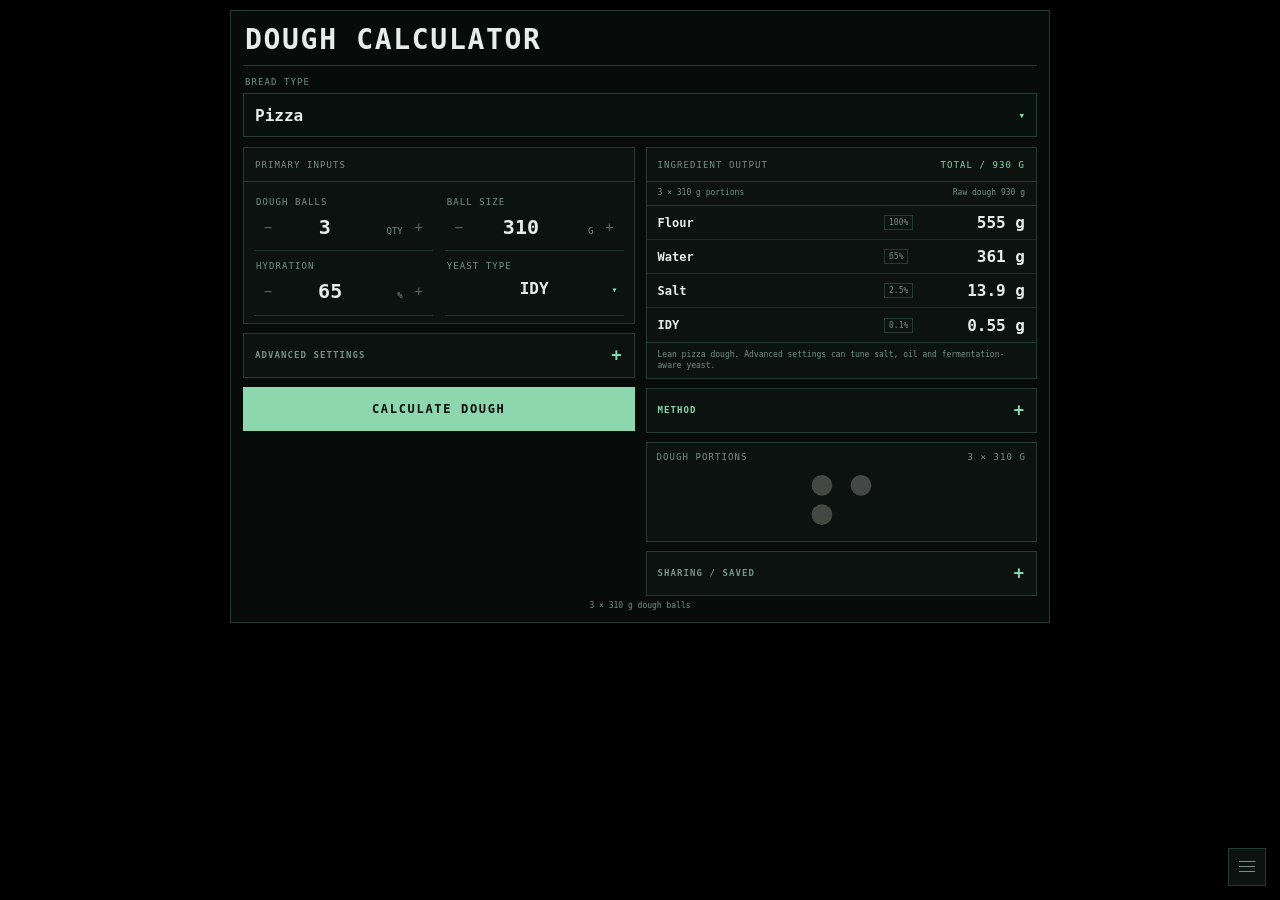
==== commit b10ba638: "Add tools menu to dough calculator" ====
--- a/index.html
+++ b/index.html
@@ -1359,5 +1359,6 @@
   }
 })();
 </script>
+<script src="./tools-menu.js"></script>
 </body>
 </html>
